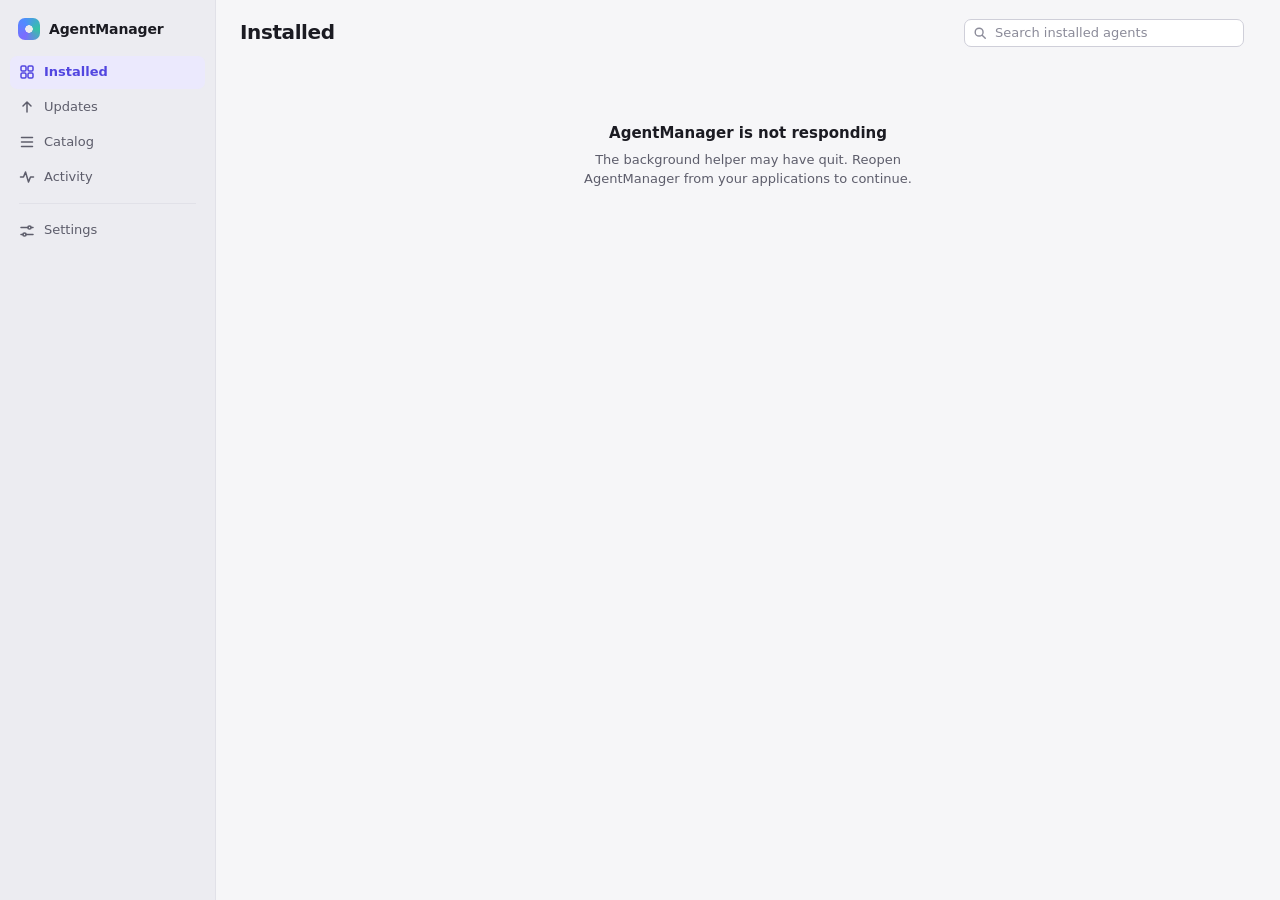
==== internal/systray/webui/index.html @ 320c3156 "Replace the helper's platform dialogs with one embedded web UI The tray helper had three hand-positi" ====
<!doctype html>
<html lang="en">
<head>
<meta charset="utf-8">
<meta name="viewport" content="width=device-width, initial-scale=1">
<meta name="color-scheme" content="light dark">
<title>AgentManager</title>
<link rel="stylesheet" href="app.css">
</head>
<body>
<div class="app">
  <nav class="sidebar" aria-label="Sections">
    <div class="brand">
      <span class="brand-mark" aria-hidden="true"></span>
      <span class="brand-name">AgentManager</span>
    </div>
    <div class="nav" id="nav"></div>
    <div class="sidebar-foot" id="sidebar-foot"></div>
  </nav>
  <main class="main" id="main" tabindex="-1"></main>
</div>
<div class="toasts" id="toasts" role="status" aria-live="polite"></div>
<script src="app.js"></script>
</body>
</html>
---- internal/systray/webui/app.css ----
:root {
  --bg: #f6f6f8;
  --surface: #ffffff;
  --surface-2: #f0f0f4;
  --sidebar: #ececf1;
  --border: #e1e1e8;
  --border-strong: #cfcfd9;
  --text: #1b1b22;
  --text-2: #5d5d6b;
  --text-3: #8b8b99;
  --accent: #5246e0;
  --accent-hover: #4338c9;
  --accent-soft: #ebe9fd;
  --accent-text: #ffffff;
  --ok: #18794e;
  --ok-soft: #e3f4ea;
  --warn: #9a5b00;
  --warn-soft: #fdf0d5;
  --danger: #c62a2f;
  --danger-soft: #fde8e8;
  --shadow: 0 1px 2px rgba(20, 20, 40, .06), 0 4px 14px rgba(20, 20, 40, .05);
  --radius: 10px;
  --font: -apple-system, BlinkMacSystemFont, "Segoe UI Variable Text", "Segoe UI", system-ui, "Cantarell", "Noto Sans", sans-serif;
  --mono: ui-monospace, "SF Mono", "Cascadia Mono", "Segoe UI Mono", Menlo, Consolas, "DejaVu Sans Mono", monospace;
}

@media (prefers-color-scheme: dark) {
  :root {
    --bg: #17171c;
    --surface: #1f1f26;
    --surface-2: #282831;
    --sidebar: #1b1b21;
    --border: #2e2e39;
    --border-strong: #40404e;
    --text: #ededf2;
    --text-2: #a8a8b8;
    --text-3: #7c7c8c;
    --accent: #8479ff;
    --accent-hover: #978eff;
    --accent-soft: #2a2752;
    --accent-text: #0f0f1a;
    --ok: #4cc38a;
    --ok-soft: #173427;
    --warn: #f1a10d;
    --warn-soft: #3a2a0b;
    --danger: #ff6b6b;
    --danger-soft: #3d1c1e;
    --shadow: 0 1px 2px rgba(0, 0, 0, .3), 0 6px 18px rgba(0, 0, 0, .25);
  }
}

* { box-sizing: border-box; }

html, body {
  height: 100%;
  margin: 0;
}

body {
  background: var(--bg);
  color: var(--text);
  font: 13px/1.45 var(--font);
  -webkit-font-smoothing: antialiased;
  cursor: default;
  user-select: none;
  -webkit-user-select: none;
  overflow: hidden;
}

button, input, select { font: inherit; color: inherit; }

.selectable { user-select: text; -webkit-user-select: text; cursor: text; }

/* ---------- layout ---------- */

.app {
  display: grid;
  grid-template-columns: 216px minmax(0, 1fr);
  height: 100%;
}

.sidebar {
  background: var(--sidebar);
  border-right: 1px solid var(--border);
  display: flex;
  flex-direction: column;
  padding: 16px 10px 12px;
  min-height: 0;
}

.brand {
  display: flex;
  align-items: center;
  gap: 9px;
  padding: 2px 8px 16px;
}

.brand-mark {
  width: 22px;
  height: 22px;
  border-radius: 7px;
  background:
    radial-gradient(circle at 50% 50%, var(--sidebar) 0 3.5px, transparent 4px),
    conic-gradient(from 210deg, #7c6cff, #4f8cff, #36c2a6, #7c6cff);
  flex: none;
}

.brand-name { font-weight: 650; font-size: 14px; letter-spacing: -.01em; }

.nav { display: flex; flex-direction: column; gap: 2px; }

.nav-item {
  display: flex;
  align-items: center;
  gap: 9px;
  padding: 7px 9px;
  border: 0;
  border-radius: 7px;
  background: none;
  text-align: left;
  color: var(--text-2);
  width: 100%;
}
.nav-item:hover { background: color-mix(in srgb, var(--text) 6%, transparent); color: var(--text); }
.nav-item[aria-current="page"] { background: var(--accent-soft); color: var(--accent); font-weight: 600; }
.nav-item svg { width: 16px; height: 16px; flex: none; }
.nav-label { flex: 1; }
.nav-count { font-size: 11.5px; color: var(--text-3); font-variant-numeric: tabular-nums; }
.nav-item[aria-current="page"] .nav-count { color: inherit; opacity: .8; }
.nav-badge {
  font-size: 11px;
  font-weight: 650;
  min-width: 18px;
  padding: 0 6px;
  line-height: 18px;
  border-radius: 9px;
  text-align: center;
  background: var(--warn-soft);
  color: var(--warn);
  font-variant-numeric: tabular-nums;
}
.nav-badge.busy { background: var(--accent-soft); color: var(--accent); }
.nav-sep { height: 1px; background: var(--border); margin: 8px 9px; }

.sidebar-foot {
  margin-top: auto;
  padding: 10px 9px 0;
  color: var(--text-3);
  font-size: 11.5px;
  display: flex;
  flex-direction: column;
  gap: 2px;
}

.main {
  display: flex;
  flex-direction: column;
  min-width: 0;
  min-height: 0;
  outline: none;
}

.head {
  display: flex;
  align-items: center;
  gap: 12px;
  padding: 18px 24px 12px;
  flex: none;
}
.head h1 {
  margin: 0;
  font-size: 20px;
  font-weight: 680;
  letter-spacing: -.02em;
  white-space: nowrap;
}
.head-sub { color: var(--text-3); font-size: 12.5px; white-space: nowrap; }
.head-spacer { flex: 1; }

.filters {
  display: flex;
  gap: 6px;
  padding: 0 24px 12px;
  flex-wrap: wrap;
  flex: none;
}

.scroll {
  flex: 1;
  min-height: 0;
  overflow-y: auto;
  padding: 0 24px 24px;
}

/* ---------- controls ---------- */

.btn {
  display: inline-flex;
  align-items: center;
  justify-content: center;
  gap: 6px;
  height: 28px;
  padding: 0 12px;
  border-radius: 7px;
  border: 1px solid var(--border-strong);
  background: var(--surface);
  font-weight: 550;
  white-space: nowrap;
  flex: none;
}
.btn:hover:not(:disabled) { background: var(--surface-2); }
.btn:active:not(:disabled) { transform: translateY(.5px); }
.btn:disabled { opacity: .5; }
.btn.primary { background: var(--accent); border-color: var(--accent); color: var(--accent-text); }
.btn.primary:hover:not(:disabled) { background: var(--accent-hover); border-color: var(--accent-hover); }
.btn.danger { color: var(--danger); }
.btn.danger:hover:not(:disabled) { background: var(--danger-soft); border-color: var(--danger); }
.btn.quiet { border-color: transparent; background: none; color: var(--text-2); }
.btn.quiet:hover:not(:disabled) { background: color-mix(in srgb, var(--text) 7%, transparent); color: var(--text); }
.btn svg { width: 14px; height: 14px; }

:focus-visible { outline: 2px solid var(--accent); outline-offset: 2px; }

.search {
  position: relative;
  width: min(280px, 34vw);
}
.search input {
  width: 100%;
  height: 28px;
  padding: 0 10px 0 30px;
  border-radius: 7px;
  border: 1px solid var(--border-strong);
  background: var(--surface);
  cursor: text;
  user-select: text;
  -webkit-user-select: text;
}
.search input::placeholder { color: var(--text-3); }
.search svg {
  position: absolute;
  left: 9px;
  top: 7px;
  width: 14px;
  height: 14px;
  color: var(--text-3);
  pointer-events: none;
}

.select {
  height: 28px;
  padding: 0 8px;
  border-radius: 7px;
  border: 1px solid var(--border-strong);
  background: var(--surface);
  max-width: 120px;
}

.chip {
  height: 26px;
  padding: 0 11px;
  border-radius: 13px;
  border: 1px solid var(--border);
  background: var(--surface);
  color: var(--text-2);
  text-transform: capitalize;
}
.chip:hover { border-color: var(--border-strong); color: var(--text); }
.chip[aria-pressed="true"] { background: var(--text); border-color: var(--text); color: var(--bg); font-weight: 600; }
.chip .n { opacity: .6; margin-left: 4px; font-variant-numeric: tabular-nums; }

.switch {
  position: relative;
  width: 36px;
  height: 22px;
  border-radius: 11px;
  border: 0;
  background: var(--border-strong);
  flex: none;
  transition: background .15s;
}
.switch::after {
  content: "";
  position: absolute;
  top: 2px;
  left: 2px;
  width: 18px;
  height: 18px;
  border-radius: 50%;
  background: #fff;
  box-shadow: 0 1px 2px rgba(0, 0, 0, .25);
  transition: transform .15s;
}
.switch[aria-checked="true"] { background: var(--accent); }
.switch[aria-checked="true"]::after { transform: translateX(14px); }

/* ---------- lists ---------- */

.list {
  background: var(--surface);
  border: 1px solid var(--border);
  border-radius: var(--radius);
  box-shadow: var(--shadow);
  overflow: hidden;
}

.row {
  display: flex;
  align-items: center;
  gap: 12px;
  padding: 10px 14px;
  border-top: 1px solid var(--border);
  min-height: 56px;
}
.row:first-child { border-top: 0; }
.row.link:hover { background: color-mix(in srgb, var(--accent) 5%, transparent); }

.avatar {
  width: 34px;
  height: 34px;
  border-radius: 9px;
  display: grid;
  place-items: center;
  font-weight: 700;
  font-size: 14px;
  color: #fff;
  background: linear-gradient(145deg, hsl(var(--h) 62% 56%), hsl(calc(var(--h) + 38) 60% 44%));
  flex: none;
  text-transform: uppercase;
}
.avatar.lg { width: 56px; height: 56px; border-radius: 14px; font-size: 24px; }

.row-main { flex: 1; min-width: 0; }
.row-title {
  display: flex;
  align-items: center;
  gap: 8px;
  font-weight: 600;
  font-size: 13.5px;
}
.row-title .name { overflow: hidden; text-overflow: ellipsis; white-space: nowrap; }
.row-desc {
  color: var(--text-2);
  font-size: 12.5px;
  overflow: hidden;
  text-overflow: ellipsis;
  white-space: nowrap;
}
.row-side { display: flex; align-items: center; gap: 8px; flex: none; }

.tag {
  display: inline-flex;
  align-items: center;
  height: 18px;
  padding: 0 6px;
  border-radius: 5px;
  background: var(--surface-2);
  color: var(--text-2);
  font: 500 11px/1 var(--mono);
  flex: none;
}
.tag.ok { background: var(--ok-soft); color: var(--ok); font-family: var(--font); font-weight: 600; }
.tag.warn { background: var(--warn-soft); color: var(--warn); }
.tag.plain { font-family: var(--font); text-transform: capitalize; }

.ver { font: 12px var(--mono); color: var(--text-2); white-space: nowrap; max-width: 230px; overflow: hidden; text-overflow: ellipsis; }
.ver .arrow { color: var(--text-3); margin: 0 4px; }
.ver .new { color: var(--warn); font-weight: 600; }

.spinner {
  width: 14px;
  height: 14px;
  border-radius: 50%;
  border: 2px solid color-mix(in srgb, currentColor 25%, transparent);
  border-top-color: currentColor;
  animation: spin .7s linear infinite;
  flex: none;
}
@keyframes spin { to { transform: rotate(360deg); } }

.working { display: inline-flex; align-items: center; gap: 7px; color: var(--accent); font-weight: 550; padding: 0 4px; }

.section-title {
  font-size: 11.5px;
  font-weight: 650;
  letter-spacing: .05em;
  text-transform: uppercase;
  color: var(--text-3);
  margin: 22px 2px 8px;
}
.section-title:first-child { margin-top: 2px; }

.empty {
  display: grid;
  place-items: center;
  text-align: center;
  padding: 64px 24px;
  color: var(--text-2);
  gap: 6px;
}
.empty h2 { margin: 0; font-size: 15px; color: var(--text); font-weight: 620; }
.empty p { margin: 0 0 10px; max-width: 360px; }

.banner {
  display: flex;
  align-items: center;
  gap: 12px;
  padding: 12px 14px;
  margin-bottom: 14px;
  border-radius: var(--radius);
  background: var(--warn-soft);
  color: var(--warn);
  font-weight: 550;
}
.banner .grow { flex: 1; }

/* ---------- detail ---------- */

.back { margin-left: -8px; }

.hero { display: flex; gap: 16px; align-items: flex-start; margin-bottom: 6px; }
.hero h1 { margin: 0 0 2px; font-size: 22px; letter-spacing: -.02em; font-weight: 680; }
.hero p { margin: 0; color: var(--text-2); font-size: 13.5px; max-width: 640px; }
.hero-meta { display: flex; gap: 6px; flex-wrap: wrap; margin-top: 8px; align-items: center; }
.links { display: flex; gap: 6px; margin-top: 12px; flex-wrap: wrap; }

.kv { margin: 0; display: grid; grid-template-columns: 110px minmax(0, 1fr); gap: 4px 12px; font-size: 12.5px; }
.kv dt { color: var(--text-3); }
.kv dd { margin: 0; overflow-wrap: anywhere; }
.mono { font-family: var(--mono); font-size: 12px; }

.card {
  background: var(--surface);
  border: 1px solid var(--border);
  border-radius: var(--radius);
  box-shadow: var(--shadow);
  padding: 14px 16px;
}
.card + .card { margin-top: 10px; }
.card-head { display: flex; align-items: center; gap: 10px; margin-bottom: 10px; }
.card-head .grow { flex: 1; min-width: 0; }
.card-title { font-weight: 620; font-size: 13.5px; }
.card-sub { color: var(--text-2); font-size: 12.5px; }

.setting {
  display: flex;
  align-items: center;
  gap: 16px;
  padding: 12px 16px;
  border-top: 1px solid var(--border);
}
.setting:first-child { border-top: 0; }
.setting .grow { flex: 1; min-width: 0; }
.setting-title { font-weight: 600; }
.setting-desc { color: var(--text-2); font-size: 12.5px; }

/* ---------- activity ---------- */

.job-icon { width: 22px; height: 22px; display: grid; place-items: center; flex: none; }
.job-icon svg { width: 18px; height: 18px; }
.job-icon.done { color: var(--ok); }
.job-icon.failed { color: var(--danger); }
.job-icon.running { color: var(--accent); }
.job-icon.queued { color: var(--text-3); }
.job-error {
  margin-top: 6px;
  padding: 8px 10px;
  border-radius: 7px;
  background: var(--danger-soft);
  color: var(--danger);
  font: 12px/1.5 var(--mono);
  white-space: pre-wrap;
  overflow-wrap: anywhere;
  max-height: 160px;
  overflow: auto;
}
.when { color: var(--text-3); font-size: 12px; white-space: nowrap; }

/* ---------- dialog ---------- */

.dialog {
  width: min(380px, calc(100vw - 48px));
  padding: 20px;
  border: 1px solid var(--border);
  border-radius: 14px;
  background: var(--surface);
  color: var(--text);
  box-shadow: 0 20px 60px rgba(0, 0, 0, .3);
}
.dialog::backdrop { background: rgba(10, 10, 20, .4); }
.dialog h2 { margin: 0 0 6px; font-size: 15px; font-weight: 650; }
.dialog p { margin: 0 0 18px; color: var(--text-2); }
.dialog-actions { display: flex; justify-content: flex-end; gap: 8px; }
.btn.primary.destructive { background: var(--danger); border-color: var(--danger); color: #fff; }

/* ---------- toasts ---------- */

.toasts {
  position: fixed;
  right: 18px;
  bottom: 18px;
  display: flex;
  flex-direction: column;
  gap: 8px;
  z-index: 10;
  max-width: min(420px, calc(100vw - 36px));
}
.toast {
  padding: 10px 14px;
  border-radius: 9px;
  background: var(--text);
  color: var(--bg);
  box-shadow: var(--shadow);
  font-weight: 550;
  animation: rise .18s ease-out;
}
.toast.error { background: var(--danger); color: #fff; }
@keyframes rise { from { transform: translateY(8px); opacity: 0; } }

@media (prefers-reduced-motion: reduce) {
  * { animation-duration: 0s !important; transition: none !important; }
  .spinner { animation: spin 2s linear infinite !important; }
}

@media (max-width: 720px) {
  .app { grid-template-columns: 56px minmax(0, 1fr); }
  .brand-name, .nav-label, .nav-count, .sidebar-foot { display: none; }
  .nav-item { justify-content: center; position: relative; }
  .nav-badge { position: absolute; top: 2px; right: 2px; min-width: 14px; line-height: 14px; padding: 0 4px; font-size: 9.5px; }
  .head, .filters, .scroll { padding-left: 16px; padding-right: 16px; }
  .head { flex-wrap: wrap; }
  .search { width: 100%; order: 3; }
  .row { flex-wrap: wrap; }
  .row-main { flex: 1 1 calc(100% - 46px); }
  .row-side { margin-left: 46px; flex-wrap: wrap; }
  .row-desc { white-space: normal; }
  .hero { flex-direction: column; }
}
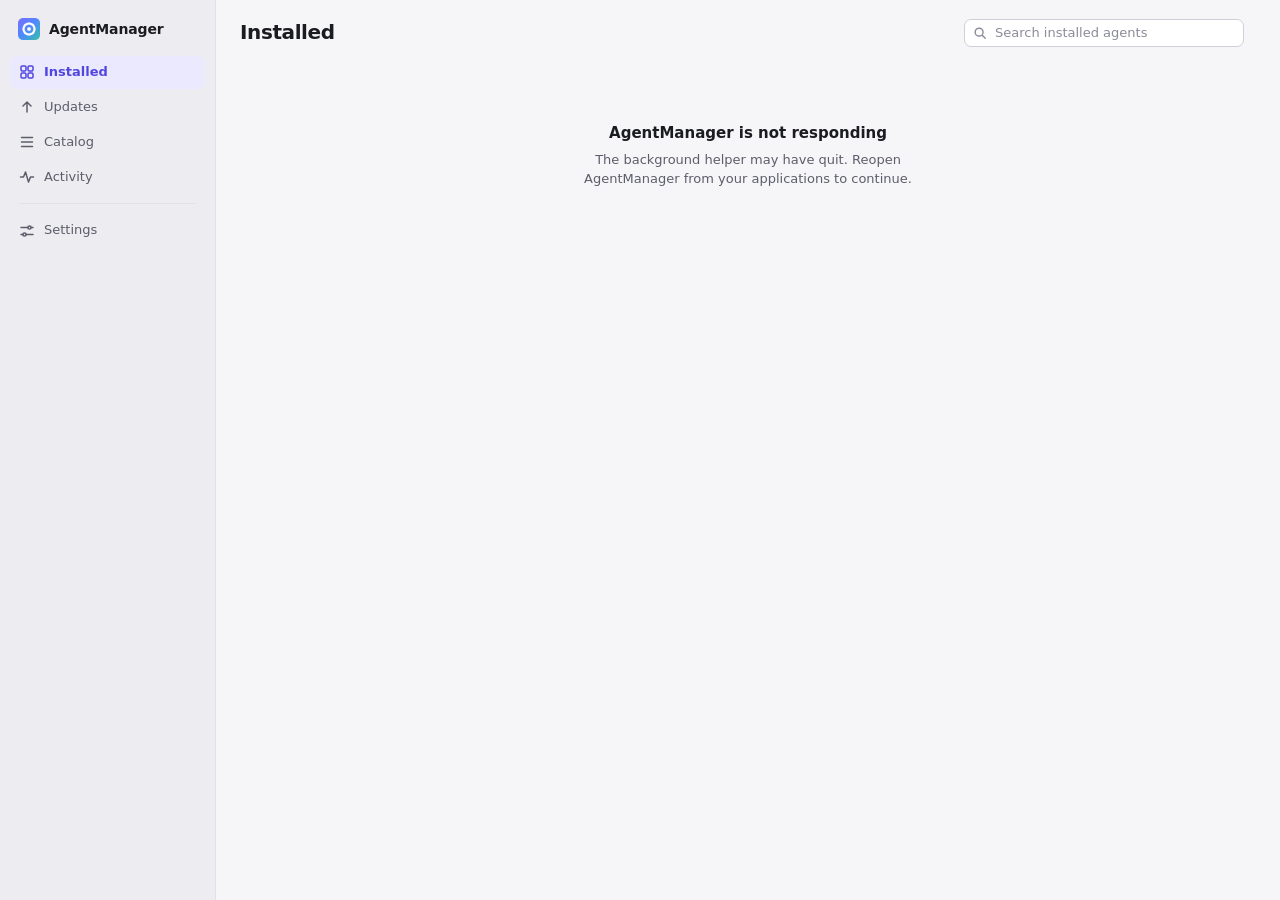
==== commit cbb3a540: "Add generated app, tray and window icons The tray icon was a 16px PNG on every platform: blurry on R" ====
--- a/internal/systray/webui/index.html
+++ b/internal/systray/webui/index.html
@@ -5,13 +5,14 @@
 <meta name="viewport" content="width=device-width, initial-scale=1">
 <meta name="color-scheme" content="light dark">
 <title>AgentManager</title>
+<link rel="icon" type="image/png" href="icon.png">
 <link rel="stylesheet" href="app.css">
 </head>
 <body>
 <div class="app">
   <nav class="sidebar" aria-label="Sections">
     <div class="brand">
-      <span class="brand-mark" aria-hidden="true"></span>
+      <img class="brand-mark" src="icon.png" alt="" width="22" height="22">
       <span class="brand-name">AgentManager</span>
     </div>
     <div class="nav" id="nav"></div>
--- a/internal/systray/webui/app.css
+++ b/internal/systray/webui/app.css
@@ -98,10 +98,6 @@
 .brand-mark {
   width: 22px;
   height: 22px;
-  border-radius: 7px;
-  background:
-    radial-gradient(circle at 50% 50%, var(--sidebar) 0 3.5px, transparent 4px),
-    conic-gradient(from 210deg, #7c6cff, #4f8cff, #36c2a6, #7c6cff);
   flex: none;
 }
 
